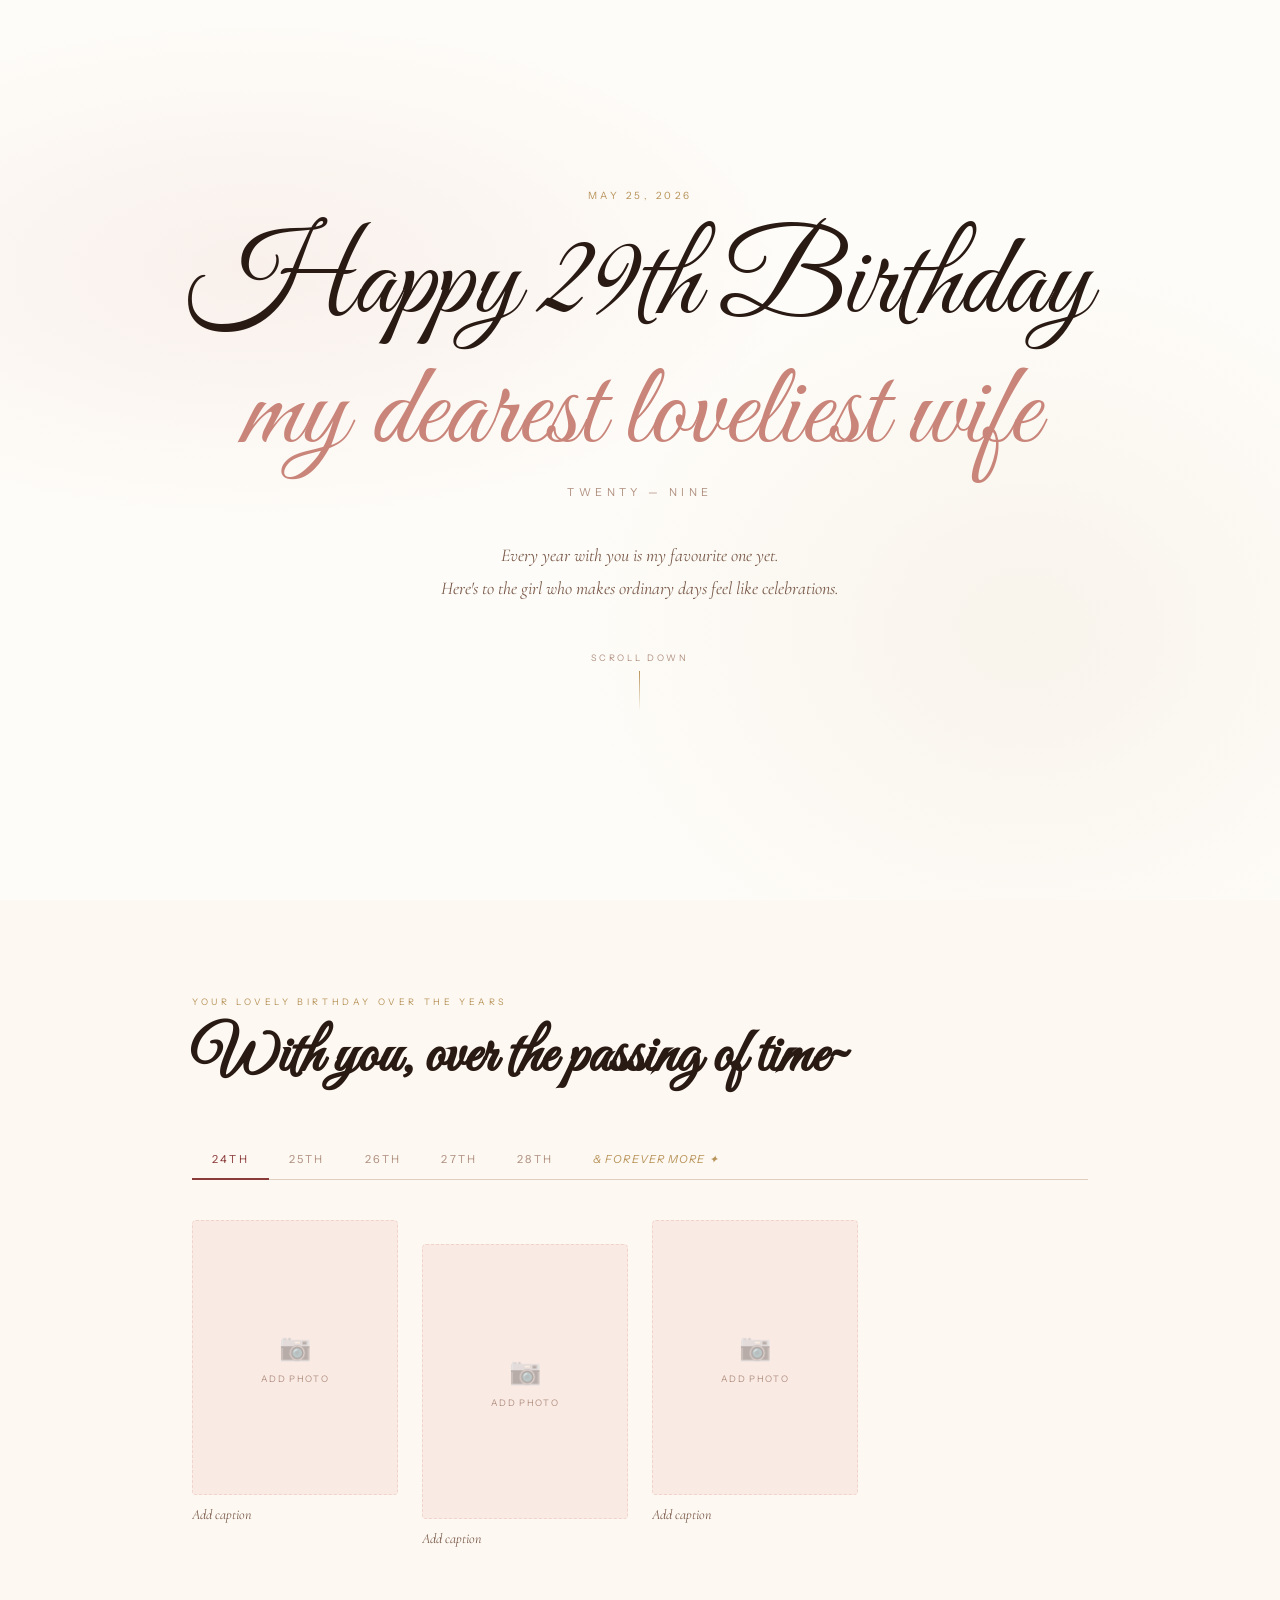
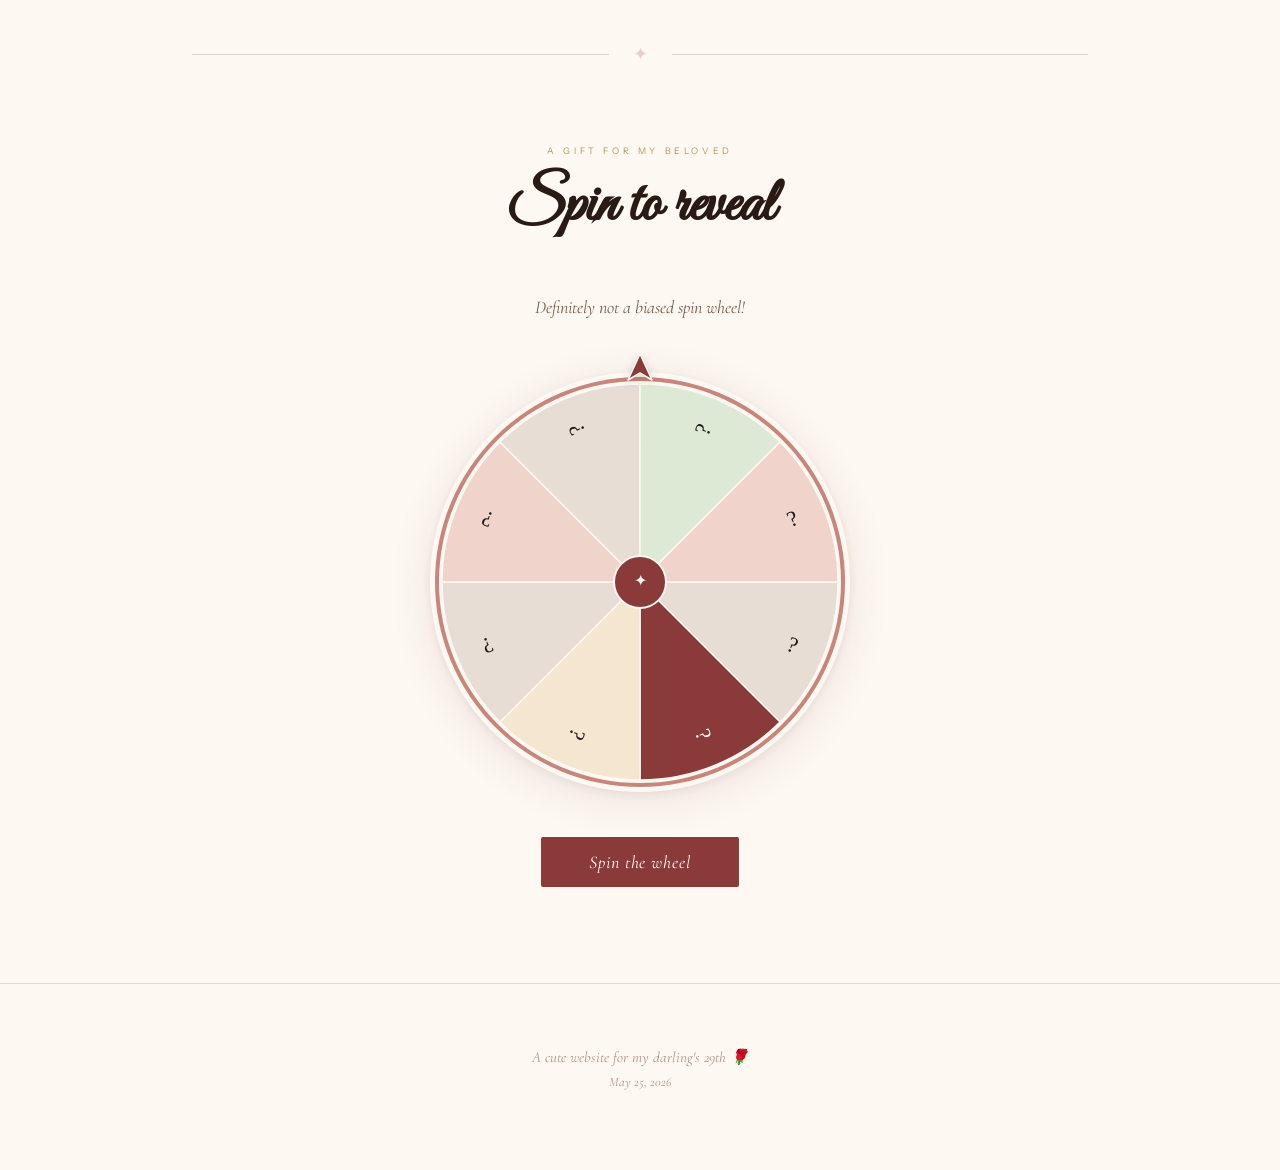
==== Ejean_29/index.html @ 70b978c8 "29th bday main page" ====
<!DOCTYPE html>
<html lang="en">
<head>
<meta charset="UTF-8">
<meta name="viewport" content="width=device-width, initial-scale=1.0">
<title>Happy 29th, Ejean 🌹</title>
<link rel="preconnect" href="https://fonts.googleapis.com">
<link href="https://fonts.googleapis.com/css2?family=Great+Vibes&family=Cormorant+Garamond:ital,wght@0,300;0,400;0,500;1,300;1,400&family=Instrument+Sans:wght@300;400;500&display=swap" rel="stylesheet">
<style>
  *, *::before, *::after { box-sizing: border-box; margin: 0; padding: 0; }

  :root {
    --cream: #fdf8f2;
    --warm-white: #fefcf8;
    --dusty-rose: #c9857a;
    --deep-rose: #8b3a3a;
    --blush: #f0d4cc;
    --blush-light: #faeae4;
    --gold: #b8945a;
    --dark: #2a1a14;
    --mid: #7a5a4a;
    --muted: #b09080;
    --cursive: 'Great Vibes', cursive;
    --serif: 'Cormorant Garamond', serif;
    --sans: 'Instrument Sans', sans-serif;
  }

  html { scroll-behavior: smooth; }
  body { background: var(--cream); color: var(--dark); font-family: var(--serif); overflow-x: hidden; }

  /* ── HERO ── */
  .hero {
    min-height: 100vh;
    display: flex; flex-direction: column; align-items: center; justify-content: center;
    text-align: center; padding: 3rem 2rem;
    position: relative; background: var(--warm-white); overflow: hidden;
  }
  .hero::before {
    content: ''; position: absolute; inset: 0;
    background:
      radial-gradient(ellipse 60% 40% at 20% 30%, rgba(201,133,122,0.10) 0%, transparent 70%),
      radial-gradient(ellipse 50% 60% at 80% 70%, rgba(184,148,90,0.08) 0%, transparent 70%);
    pointer-events: none;
  }
  .petal-bg { position: absolute; inset: 0; pointer-events: none; overflow: hidden; }
  .petal {
    position: absolute; width: 6px; height: 10px;
    background: var(--blush); border-radius: 50% 50% 50% 0;
    opacity: 0; animation: fall linear infinite;
  }
  @keyframes fall {
    0%   { transform: translateY(-20px) rotate(0deg); opacity: 0; }
    10%  { opacity: 0.6; }
    90%  { opacity: 0.3; }
    100% { transform: translateY(110vh) rotate(720deg); opacity: 0; }
  }
  .hero-eyebrow {
    font-family: var(--sans); font-size: 10px; letter-spacing: 0.35em;
    text-transform: uppercase; color: var(--gold); margin-bottom: 1.2rem;
    opacity: 0; animation: fadeUp 0.8s 0.3s forwards;
  }
  .hero-title {
    font-family: var(--cursive);
    font-size: clamp(64px, 14vw, 118px);
    font-weight: 400; line-height: 1.1;
    color: var(--dark); margin-bottom: 0.3rem;
    opacity: 0; animation: fadeUp 0.9s 0.5s forwards;
  }
  .hero-title span { color: var(--dusty-rose); }
  .hero-age {
    font-family: var(--sans); font-size: 11px; letter-spacing: 0.4em;
    text-transform: uppercase; color: var(--muted); margin-bottom: 2.5rem;
    opacity: 0; animation: fadeUp 0.9s 0.7s forwards;
  }
  .hero-message {
    max-width: 440px; font-size: 18px; font-style: italic;
    color: var(--mid); line-height: 1.8; margin-bottom: 3rem;
    opacity: 0; animation: fadeUp 0.9s 0.9s forwards;
  }
  .scroll-cue {
    font-family: var(--sans); font-size: 9px; letter-spacing: 0.3em;
    text-transform: uppercase; color: var(--muted);
    display: flex; flex-direction: column; align-items: center; gap: 8px;
    opacity: 0; animation: fadeUp 0.9s 1.2s forwards; cursor: pointer;
  }
  .scroll-cue::after {
    content: ''; width: 1px; height: 40px;
    background: linear-gradient(to bottom, var(--gold), transparent);
    animation: pulse 2s ease-in-out infinite;
  }
  @keyframes pulse {
    0%, 100% { opacity: 0.4; transform: scaleY(1); }
    50% { opacity: 1; transform: scaleY(1.1); }
  }
  @keyframes fadeUp {
    from { opacity: 0; transform: translateY(24px); }
    to   { opacity: 1; transform: translateY(0); }
  }

  /* ── SECTION SHARED ── */
  .section-wrap { padding: 6rem 2rem; max-width: 960px; margin: 0 auto; }
  .section-eyebrow {
    font-family: var(--sans); font-size: 9px; letter-spacing: 0.4em;
    text-transform: uppercase; color: var(--gold); margin-bottom: 0.8rem;
  }
  .section-title {
    font-family: var(--cursive);
    font-size: clamp(40px, 6vw, 62px);
    color: var(--dark); margin-bottom: 3rem; line-height: 1.2;
  }

  /* ── YEAR TABS ── */
  .tabs-nav {
    display: flex; gap: 0; flex-wrap: wrap;
    border-bottom: 1px solid #e0cfc0; margin-bottom: 2.5rem;
  }
  .tab-btn {
    font-family: var(--sans); font-size: 11px; letter-spacing: 0.2em;
    text-transform: uppercase; color: var(--muted);
    background: none; border: none; cursor: pointer;
    padding: 10px 20px 12px;
    border-bottom: 2px solid transparent;
    margin-bottom: -1px;
    transition: color 0.25s, border-color 0.25s;
    position: relative;
  }
  .tab-btn:hover { color: var(--mid); }
  .tab-btn.active { color: var(--deep-rose); border-bottom-color: var(--deep-rose); }
  /* Special "And Beyond" tab styling */
  .tab-btn.special {
    font-style: italic;
    color: var(--gold);
    letter-spacing: 0.1em;
  }
  .tab-btn.special.active { color: var(--deep-rose); border-bottom-color: var(--deep-rose); }

  /* ── TAB PANEL TRANSITIONS ── */
  .panels-container { position: relative; }
  .tab-panel {
    opacity: 0;
    visibility: hidden;
    transform: translateY(14px);
    transition: opacity 0.35s ease, transform 0.35s ease, visibility 0s linear 0.35s;
    position: absolute;
    top: 0; left: 0; right: 0;
    pointer-events: none;
  }
  .tab-panel.active {
    opacity: 1;
    visibility: visible;
    transform: translateY(0);
    transition: opacity 0.38s cubic-bezier(0.22, 1, 0.36, 1),
                transform 0.38s cubic-bezier(0.22, 1, 0.36, 1),
                visibility 0s linear 0s;
    position: relative;
    pointer-events: auto;
  }

  /* ── SHIMMER on tab switch ── */
  .tab-shimmer {
    position: fixed; inset: 0; z-index: 50; pointer-events: none;
    background: radial-gradient(ellipse at 50% 40%, rgba(201,133,122,0.18) 0%, transparent 70%);
    opacity: 0; animation: shimmerFlash 0.5s ease-out forwards;
  }
  @keyframes shimmerFlash {
    0%   { opacity: 0; }
    30%  { opacity: 1; }
    100% { opacity: 0; }
  }

  /* Sparkle burst */
  .sparkle {
    position: fixed; pointer-events: none; z-index: 60;
    font-size: 18px; animation: sparkleFly 0.7s ease-out forwards;
  }
  @keyframes sparkleFly {
    0%   { opacity: 1; transform: translate(0,0) scale(1); }
    100% { opacity: 0; transform: translate(var(--tx), var(--ty)) scale(0.3); }
  }

  .memories-grid {
    display: grid;
    grid-template-columns: repeat(auto-fill, minmax(200px, 1fr));
    gap: 1.5rem;
  }
  .memory-card { position: relative; overflow: hidden; border-radius: 4px; cursor: pointer; }
  .memory-card:nth-child(3n+2) { margin-top: 1.5rem; }
  .memory-card:nth-child(5n+4) { margin-top: -0.8rem; }
  .memory-img-wrap {
    aspect-ratio: 3/4;
    background: var(--blush-light); border: 1px dashed var(--blush);
    border-radius: 4px;
    display: flex; flex-direction: column; align-items: center; justify-content: center; gap: 10px;
    transition: transform 0.4s ease; overflow: hidden; position: relative;
  }
  .memory-card:hover .memory-img-wrap { transform: scale(1.02); }
  .memory-img-wrap img {
    width: 100%; height: 100%; object-fit: cover;
    position: absolute; inset: 0; border-radius: 4px;
  }
  .placeholder-icon { font-size: 26px; opacity: 0.3; }
  .placeholder-hint {
    font-family: var(--sans); font-size: 9px; letter-spacing: 0.15em;
    color: var(--muted); text-transform: uppercase;
  }
  .memory-caption { padding: 0.7rem 0 0; }
  .memory-caption .label { font-size: 14px; font-style: italic; color: var(--mid); }

  /* ── "AND BEYOND" special panel ── */
  .beyond-panel {
    text-align: center;
    padding: 3rem 1rem 2rem;
  }
  .beyond-icon {
    font-size: 48px; margin-bottom: 1.5rem;
    animation: floatIcon 3s ease-in-out infinite;
  }
  @keyframes floatIcon {
    0%, 100% { transform: translateY(0); }
    50% { transform: translateY(-8px); }
  }
  .beyond-title {
    font-family: var(--cursive); font-size: clamp(32px, 5vw, 50px);
    color: var(--dusty-rose); margin-bottom: 1.5rem; line-height: 1.2;
  }
  .beyond-message {
    max-width: 560px; margin: 0 auto;
    font-size: 18px; font-style: italic; color: var(--mid);
    line-height: 2; border-left: 2px solid var(--blush);
    padding-left: 1.8rem; text-align: left;
  }
  .beyond-signature {
    margin-top: 2rem;
    font-family: var(--cursive); font-size: 32px;
    color: var(--dusty-rose);
  }

  /* ── DIVIDER ── */
  .ornament-divider {
    display: flex; align-items: center; gap: 1.5rem;
    max-width: 960px; margin: 0 auto; padding: 0 2rem; opacity: 0.35;
  }
  .ornament-divider::before, .ornament-divider::after {
    content: ''; flex: 1; height: 0.5px; background: var(--gold);
  }
  .ornament-divider span { font-size: 18px; color: var(--dusty-rose); }

  /* ── WHEEL SECTION ── */
  #gift { text-align: center; }
  .gift-intro {
    font-size: 18px; font-style: italic; color: var(--mid);
    max-width: 420px; margin: 0 auto 3rem; line-height: 1.8;
  }
  .wheel-container { position: relative; display: inline-block; margin-bottom: 2.5rem; }
  .wheel-pointer {
    position: absolute; top: -18px; left: 50%; transform: translateX(-50%);
    z-index: 10; filter: drop-shadow(0 2px 4px rgba(0,0,0,0.15));
  }
  canvas#wheel {
    border-radius: 50%;
    box-shadow: 0 8px 40px rgba(139,58,58,0.12), 0 2px 8px rgba(0,0,0,0.06);
    display: block;
  }
  .spin-btn {
    display: inline-block; font-family: var(--serif); font-size: 18px; font-style: italic;
    color: var(--warm-white); background: var(--deep-rose); border: none;
    padding: 14px 48px; border-radius: 2px; cursor: pointer;
    letter-spacing: 0.05em; transition: background 0.2s, transform 0.15s;
  }
  .spin-btn:hover { background: var(--dusty-rose); transform: translateY(-1px); }
  .spin-btn:active { transform: translateY(0) scale(0.98); }
  .spin-btn:disabled { opacity: 0.5; cursor: not-allowed; transform: none; }

  /* ── RESULT MODAL ── */
  .result-overlay {
    position: fixed; inset: 0;
    background: rgba(42,26,20,0.6); backdrop-filter: blur(6px);
    display: flex; align-items: center; justify-content: center;
    z-index: 100; opacity: 0; pointer-events: none;
    transition: opacity 0.4s; padding: 1rem;
  }
  .result-overlay.visible { opacity: 1; pointer-events: all; }
  .result-card {
    background: var(--warm-white); border-radius: 4px;
    padding: 3.5rem 3rem; text-align: center; max-width: 440px; width: 100%;
    position: relative; transform: translateY(30px);
    transition: transform 0.4s; border-top: 3px solid var(--dusty-rose);
  }
  .result-overlay.visible .result-card { transform: translateY(0); }
  .result-emoji { font-size: 40px; margin-bottom: 1rem; display: block; }
  .result-card h3 {
    font-family: var(--sans); font-size: 11px; letter-spacing: 0.3em;
    text-transform: uppercase; color: var(--gold); margin-bottom: 1rem;
  }
  .result-amount {
    font-family: var(--cursive);
    font-size: 52px; color: var(--deep-rose); line-height: 1.1; margin-bottom: 0.4rem;
  }
  .result-sub {
    font-family: var(--sans); font-size: 10px; letter-spacing: 0.2em;
    text-transform: uppercase; color: var(--muted); margin-bottom: 1.5rem;
  }
  .result-note {
    font-size: 17px; font-style: italic; color: var(--mid);
    line-height: 1.7; margin-bottom: 2rem;
  }
  .result-close {
    font-family: var(--sans); font-size: 9px; letter-spacing: 0.3em;
    text-transform: uppercase; color: var(--muted); cursor: pointer;
    border: 0.5px solid var(--blush); padding: 10px 24px;
    border-radius: 2px; background: none; transition: background 0.2s;
  }
  .result-close:hover { background: var(--blush-light); }

  /* ── FOOTER ── */
  .site-footer {
    text-align: center; padding: 4rem 2rem 5rem;
    font-size: 15px; font-style: italic; color: var(--muted);
    border-top: 0.5px solid var(--blush);
  }
  .site-footer strong { color: var(--dusty-rose); font-weight: 400; }

  /* ── RESPONSIVE ── */
  @media (max-width: 600px) {
    .memories-grid { grid-template-columns: repeat(2, 1fr); }
    .memory-card:nth-child(3n+2), .memory-card:nth-child(5n+4) { margin-top: 0; }
    canvas#wheel { width: 300px !important; height: 300px !important; }
    .result-card { padding: 2.5rem 1.5rem; }
    .tab-btn { padding: 10px 12px 12px; font-size: 10px; }
  }
</style>
</head>
<body>

<div class="petal-bg" id="petals"></div>

<!-- ── HERO ── -->
<div class="hero">
  <p class="hero-eyebrow">May 25, 2026</p>
  <h1 class="hero-title">Happy 29th Birthday<br><span>my dearest loveliest wife</span></h1>
  <p class="hero-age">Twenty — Nine</p>
  <p class="hero-message">
    Every year with you is my favourite one yet.<br>
    Here's to the girl who makes ordinary days feel like celebrations.
  </p>
  <div class="scroll-cue" onclick="document.getElementById('memories').scrollIntoView({behavior:'smooth'})">
    scroll down
  </div>
</div>

<!-- ── BIRTHDAY MEMORIES ── -->
<section id="memories">
<div class="section-wrap">
  <p class="section-eyebrow">Your lovely birthday over the years</p>
  <h2 class="section-title">With you, over the passing of time~</h2>

  <!-- Tabs nav -->
  <div class="tabs-nav" id="tabsNav">
    <button class="tab-btn active" data-panel="24th">24th</button>
    <button class="tab-btn" data-panel="25th">25th</button>
    <button class="tab-btn" data-panel="26th">26th</button>
    <button class="tab-btn" data-panel="27th">27th</button>
    <button class="tab-btn" data-panel="28th">28th</button>
    <button class="tab-btn special" data-panel="beyond">& Forever More ✦</button>
  </div>

  <div class="panels-container" id="panelsContainer">

    <!-- 24th -->
    <div class="tab-panel active" id="panel-24th">
      <div class="memories-grid">
        <div class="memory-card">
          <div class="memory-img-wrap">
            <span class="placeholder-icon">📷</span>
            <span class="placeholder-hint">Add photo</span>
          </div>
          <div class="memory-caption"><p class="label">Add caption</p></div>
        </div>
        <div class="memory-card">
          <div class="memory-img-wrap">
            <span class="placeholder-icon">📷</span>
            <span class="placeholder-hint">Add photo</span>
          </div>
          <div class="memory-caption"><p class="label">Add caption</p></div>
        </div>
        <div class="memory-card">
          <div class="memory-img-wrap">
            <span class="placeholder-icon">📷</span>
            <span class="placeholder-hint">Add photo</span>
          </div>
          <div class="memory-caption"><p class="label">Add caption</p></div>
        </div>
      </div>
    </div>

    <!-- 25th -->
    <div class="tab-panel" id="panel-25th">
      <div class="memories-grid">
        <div class="memory-card">
          <div class="memory-img-wrap">
            <span class="placeholder-icon">📷</span>
            <span class="placeholder-hint">Add photo</span>
          </div>
          <div class="memory-caption"><p class="label">Add caption</p></div>
        </div>
        <div class="memory-card">
          <div class="memory-img-wrap">
            <span class="placeholder-icon">📷</span>
            <span class="placeholder-hint">Add photo</span>
          </div>
          <div class="memory-caption"><p class="label">Add caption</p></div>
        </div>
        <div class="memory-card">
          <div class="memory-img-wrap">
            <span class="placeholder-icon">📷</span>
            <span class="placeholder-hint">Add photo</span>
          </div>
          <div class="memory-caption"><p class="label">Add caption</p></div>
        </div>
      </div>
    </div>

    <!-- 26th -->
    <div class="tab-panel" id="panel-26th">
      <div class="memories-grid">
        <div class="memory-card">
          <div class="memory-img-wrap">
            <span class="placeholder-icon">📷</span>
            <span class="placeholder-hint">Add photo</span>
          </div>
          <div class="memory-caption"><p class="label">Add caption</p></div>
        </div>
        <div class="memory-card">
          <div class="memory-img-wrap">
            <span class="placeholder-icon">📷</span>
            <span class="placeholder-hint">Add photo</span>
          </div>
          <div class="memory-caption"><p class="label">Add caption</p></div>
        </div>
        <div class="memory-card">
          <div class="memory-img-wrap">
            <span class="placeholder-icon">📷</span>
            <span class="placeholder-hint">Add photo</span>
          </div>
          <div class="memory-caption"><p class="label">Add caption</p></div>
        </div>
      </div>
    </div>

    <!-- 27th -->
    <div class="tab-panel" id="panel-27th">
      <div class="memories-grid">
        <div class="memory-card">
          <div class="memory-img-wrap">
            <span class="placeholder-icon">📷</span>
            <span class="placeholder-hint">Add photo</span>
          </div>
          <div class="memory-caption"><p class="label">Add caption</p></div>
        </div>
        <div class="memory-card">
          <div class="memory-img-wrap">
            <span class="placeholder-icon">📷</span>
            <span class="placeholder-hint">Add photo</span>
          </div>
          <div class="memory-caption"><p class="label">Add caption</p></div>
        </div>
        <div class="memory-card">
          <div class="memory-img-wrap">
            <span class="placeholder-icon">📷</span>
            <span class="placeholder-hint">Add photo</span>
          </div>
          <div class="memory-caption"><p class="label">Add caption</p></div>
        </div>
      </div>
    </div>

    <!-- 28th -->
    <div class="tab-panel" id="panel-28th">
      <div class="memories-grid">
        <div class="memory-card">
          <div class="memory-img-wrap">
            <span class="placeholder-icon">📷</span>
            <span class="placeholder-hint">Add photo</span>
          </div>
          <div class="memory-caption"><p class="label">Add caption</p></div>
        </div>
        <div class="memory-card">
          <div class="memory-img-wrap">
            <span class="placeholder-icon">📷</span>
            <span class="placeholder-hint">Add photo</span>
          </div>
          <div class="memory-caption"><p class="label">Add caption</p></div>
        </div>
        <div class="memory-card">
          <div class="memory-img-wrap">
            <span class="placeholder-icon">📷</span>
            <span class="placeholder-hint">Add photo</span>
          </div>
          <div class="memory-caption"><p class="label">Add caption</p></div>
        </div>
      </div>
    </div>

    <!-- & Forever More -->
    <div class="tab-panel" id="panel-beyond">
      <div class="beyond-panel">
        <div class="beyond-icon">🌹</div>
        <p class="beyond-title">To forever, and everything in between</p>
        <p class="beyond-message">
          Every chapter we've written together has made me surer of one thing —
          there is nowhere else I'd rather be than right here, beside you.<br><br>
          Through every ordinary Tuesday and every milestone we've chased,
          through the late nights and the laughter and the moments that asked
          more of us than we expected — you showed up, fully and beautifully.<br><br>
          Thank you for being my constant, my comfort, and my favourite person
          to do life with. This journey of ours? It's only just beginning.
          And I intend to spend every birthday of yours reminding you
          just how deeply, endlessly loved you are.<br><br>
          Here's to all the years still ahead — may we fill them with more
          memories, more adventures, and more cai fan 🍚
        </p>
        <p class="beyond-signature">— Always yours, Jing ✦</p>
      </div>
    </div>

  </div><!-- /panels-container -->
</div>
</section>

<div class="ornament-divider"><span>✦</span></div>

<!-- ── WHEEL SECTION ── -->
<section id="gift">
<div class="section-wrap" style="text-align:center; padding-top:5rem; padding-bottom:6rem;">
  <p class="section-eyebrow">A gift for my beloved</p>
  <h2 class="section-title">Spin to reveal</h2>
  <p class="gift-intro">
    Definitely not a biased spin wheel!
  </p>

  <div class="wheel-container">
    <svg class="wheel-pointer" width="28" height="28" viewBox="0 0 28 28">
      <polygon points="14,0 26,26 14,19 2,26" fill="#8b3a3a" stroke="#fdf8f2" stroke-width="1.5" stroke-linejoin="round"/>
    </svg>
    <canvas id="wheel" width="420" height="420"></canvas>
  </div>

  <br>
  <button class="spin-btn" id="spinBtn" onclick="spinWheel()">Spin the wheel</button>
</div>
</section>

<!-- ── FOOTER ── -->
<footer class="site-footer">
  <p>A cute website for my darling's 29th 🌹</p>
  <p style="margin-top:0.5rem; font-size:13px;">May 25, 2026</p>
</footer>

<!-- ── RESULT MODAL ── -->
<div class="result-overlay" id="resultOverlay">
  <div class="result-card">
    <span class="result-emoji" id="resultEmoji">🎉</span>
    <h3 id="resultTitle">your gift is</h3>
    <p class="result-amount" id="resultAmount">Buying anything you'd like during KL shopping today!</p>
    <p class="result-sub" id="resultSub" style="display:none"></p>
    <p class="result-note" id="resultNote">
      This is definitely not biased!<br>Happy Birthday my little bunny 🌹
    </p>
    <p style="font-family:var(--serif); font-size:18px; font-style:italic; color:var(--dusty-rose); margin-bottom:2rem;">
      Let's shop till we drop!
    </p>
    <button class="result-close" onclick="document.getElementById('resultOverlay').classList.remove('visible')">
      Close ✦
    </button>
  </div>
</div>

<script>
/* ── Falling petals ── */
(function() {
  const container = document.getElementById('petals');
  for (let i = 0; i < 18; i++) {
    const p = document.createElement('div');
    p.className = 'petal';
    p.style.cssText = `
      left: ${Math.random() * 100}%;
      animation-duration: ${8 + Math.random() * 12}s;
      animation-delay: ${Math.random() * 10}s;
      width: ${4 + Math.random() * 5}px;
      height: ${7 + Math.random() * 7}px;
      opacity: 0;
      background: hsl(${5 + Math.random()*15}deg, ${40+Math.random()*30}%, ${75+Math.random()*15}%);
    `;
    container.appendChild(p);
  }
})();

/* ── Tab transitions ── */
function spawnSparkles(x, y) {
  const emojis = ['✨','🌸','💫','🌹','⭐'];
  for (let i = 0; i < 7; i++) {
    const el = document.createElement('div');
    el.className = 'sparkle';
    el.textContent = emojis[Math.floor(Math.random() * emojis.length)];
    const angle = (Math.PI * 2 / 7) * i;
    const dist = 50 + Math.random() * 50;
    el.style.cssText = `
      left: ${x}px; top: ${y}px;
      --tx: ${Math.cos(angle) * dist}px;
      --ty: ${Math.sin(angle) * dist}px;
      animation-delay: ${Math.random() * 0.1}s;
    `;
    document.body.appendChild(el);
    setTimeout(() => el.remove(), 800);
  }
}

function flashShimmer() {
  const el = document.createElement('div');
  el.className = 'tab-shimmer';
  document.body.appendChild(el);
  setTimeout(() => el.remove(), 600);
}

document.getElementById('tabsNav').addEventListener('click', function(e) {
  const btn = e.target.closest('.tab-btn');
  if (!btn) return;
  const newPanel = btn.dataset.panel;
  const currentActive = document.querySelector('.tab-panel.active');
  const nextPanel = document.getElementById('panel-' + newPanel);
  if (!nextPanel || currentActive === nextPanel) return;

  // Sparkles at click point
  const rect = btn.getBoundingClientRect();
  spawnSparkles(rect.left + rect.width / 2, rect.top + rect.height / 2);
  flashShimmer();

  // Update button states
  document.querySelectorAll('.tab-btn').forEach(b => b.classList.remove('active'));
  btn.classList.add('active');

  // Swap active panel - CSS transitions handle the animation
  currentActive.classList.remove('active');
  nextPanel.classList.add('active');
});

/* ── Wheel ── */
const SEGMENTS = [
  { label: '?', reveal: 'No Presents\nThis Year!',         color: '#e8ddd5', textColor: '#1a1a1a', isGift: false },
  { label: '?', reveal: 'KL Shopping\nVoucher RM 2,988',   color: '#8b3a3a', textColor: '#ffffff', isGift: true  },
  { label: '?', reveal: '1x Cai Fan\nWith Fish!',          color: '#f5e6d0', textColor: '#1a1a1a', isGift: false },
  { label: '?', reveal: 'No Presents\nThis Year!',         color: '#e8ddd5', textColor: '#1a1a1a', isGift: false },
  { label: '?', reveal: 'A Trip\nTo Ipoh!',                color: '#f0d4cc', textColor: '#1a1a1a', isGift: false },
  { label: '?', reveal: 'No Presents\nThis Year!',         color: '#e8ddd5', textColor: '#1a1a1a', isGift: false },
  { label: '?', reveal: '1 Year Supply\nOf Milo!',         color: '#dde8d5', textColor: '#1a1a1a', isGift: false },
  { label: '?', reveal: 'No Presents\nThis Year!',         color: '#f0d4cc', textColor: '#1a1a1a', isGift: false },
];

const GIFT_INDEX = 1;
const NUM = SEGMENTS.length;
const ARC = (2 * Math.PI) / NUM;
const canvas = document.getElementById('wheel');
const ctx = canvas.getContext('2d');
let angle = 0;
let spinning = false;

function drawWheel(rot, showRevealed) {
  const cx = canvas.width / 2, cy = canvas.height / 2, r = cx - 12;
  ctx.clearRect(0, 0, canvas.width, canvas.height);

  // Outer rings
  ctx.beginPath(); ctx.arc(cx, cy, r + 7, 0, 2 * Math.PI);
  ctx.fillStyle = '#c9857a'; ctx.fill();
  ctx.beginPath(); ctx.arc(cx, cy, r + 3, 0, 2 * Math.PI);
  ctx.fillStyle = '#fdf8f2'; ctx.fill();

  SEGMENTS.forEach((seg, i) => {
    const start = rot + i * ARC;
    const end = start + ARC;

    ctx.beginPath(); ctx.moveTo(cx, cy);
    ctx.arc(cx, cy, r, start, end); ctx.closePath();
    ctx.fillStyle = seg.color; ctx.fill();
    ctx.strokeStyle = '#fdf8f2'; ctx.lineWidth = 1.5; ctx.stroke();

    const textToShow = (showRevealed && seg.reveal) ? seg.reveal : seg.label;
    const lines = textToShow.split('\n');

    ctx.save();
    ctx.translate(cx, cy);
    ctx.rotate(start + ARC / 2);
    ctx.textAlign = 'right';
    ctx.fillStyle = seg.textColor;

    if (showRevealed) {
      const fontSize = seg.isGift ? 15 : 14;
      ctx.font = seg.isGift
        ? `600 ${fontSize}px 'Cormorant Garamond', serif`
        : `400 ${fontSize}px 'Cormorant Garamond', serif`;
      const lineH = fontSize + 4;
      const totalH = lines.length * lineH;
      lines.forEach((line, li) => {
        ctx.fillText(line, r - 16, -totalH / 2 + li * lineH + lineH / 2);
      });
    } else {
      ctx.font = `300 22px 'Cormorant Garamond', serif`;
      ctx.fillText(textToShow, r - 28, 7);
    }
    ctx.restore();
  });

  // Centre cap
  ctx.beginPath(); ctx.arc(cx, cy, 26, 0, 2 * Math.PI);
  ctx.fillStyle = '#8b3a3a'; ctx.fill();
  ctx.strokeStyle = '#fdf8f2'; ctx.lineWidth = 2; ctx.stroke();
  ctx.fillStyle = '#fdf8f2';
  ctx.font = "16px 'Cormorant Garamond', serif";
  ctx.textAlign = 'center'; ctx.textBaseline = 'middle';
  ctx.fillText('✦', cx, cy);
}

drawWheel(angle, false);

function spinWheel() {
  if (spinning) return;
  spinning = true;
  document.getElementById('spinBtn').disabled = true;

  const extraSpins = (5 + Math.floor(Math.random() * 3)) * 2 * Math.PI;
  const targetRot = (-Math.PI / 2) - (GIFT_INDEX * ARC + ARC / 2) + extraSpins;
  const startAngle = angle;
  const totalRotation = targetRot - (startAngle % (2 * Math.PI)) + 2 * Math.PI;
  const finalAngle = startAngle + totalRotation;

  const duration = 4800;
  const start = performance.now();
  function easeOut(t) { return 1 - Math.pow(1 - t, 4); }

  function frame(now) {
    const elapsed = now - start;
    const t = Math.min(elapsed / duration, 1);
    angle = startAngle + (finalAngle - startAngle) * easeOut(t);
    drawWheel(angle, false);
    if (t < 1) {
      requestAnimationFrame(frame);
    } else {
      angle = finalAngle;
      setTimeout(() => {
        drawWheel(angle, true);
        setTimeout(showResult, 700);
      }, 350);
      spinning = false;
    }
  }
  requestAnimationFrame(frame);
}

function showResult() {
  document.getElementById('resultOverlay').classList.add('visible');
}
</script>
</body>
</html>
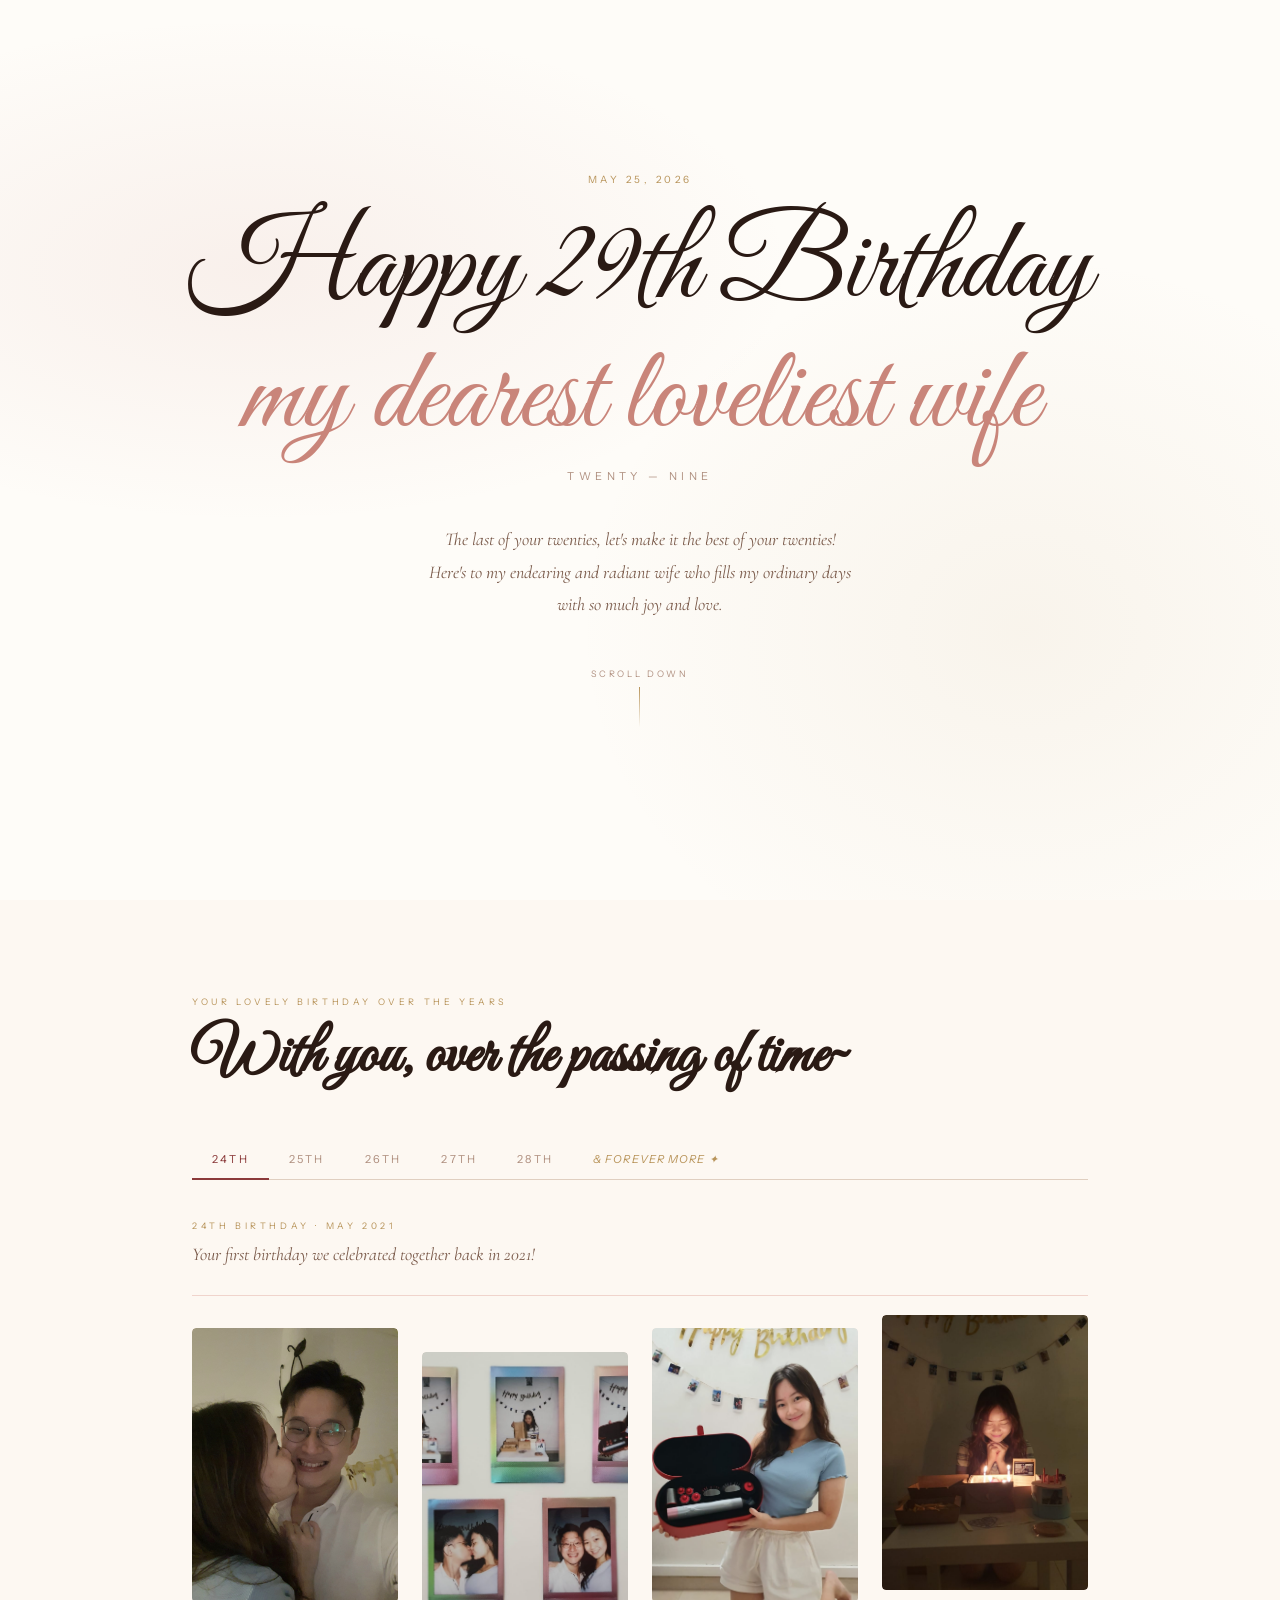
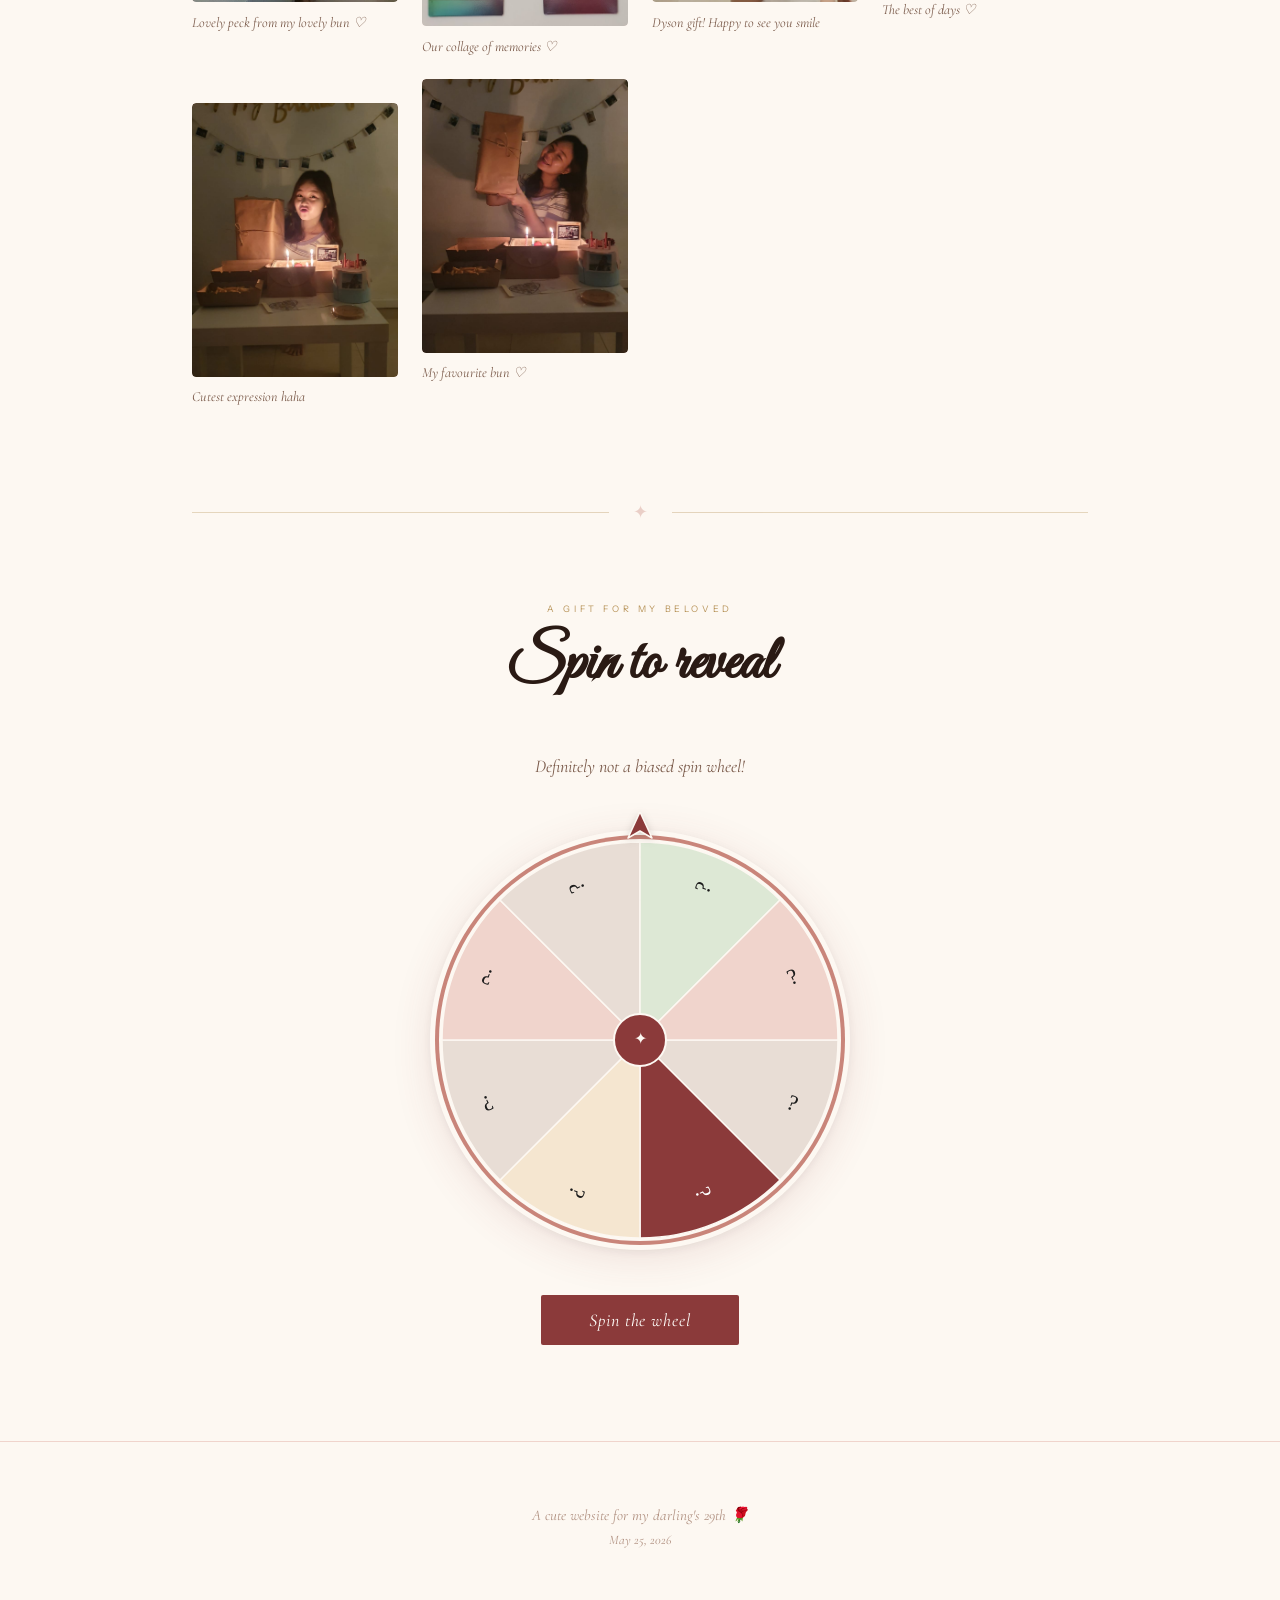
==== commit c9a08059: "Adding photos and populating placeholders" ====
--- a/Ejean_29/index.html
+++ b/Ejean_29/index.html
@@ -126,7 +126,6 @@
   }
   .tab-btn:hover { color: var(--mid); }
   .tab-btn.active { color: var(--deep-rose); border-bottom-color: var(--deep-rose); }
-  /* Special "And Beyond" tab styling */
   .tab-btn.special {
     font-style: italic;
     color: var(--gold);
@@ -178,6 +177,22 @@
     100% { opacity: 0; transform: translate(var(--tx), var(--ty)) scale(0.3); }
   }
 
+  /* ── YEAR INTRO ── */
+  .year-intro {
+    margin-bottom: 2rem;
+    padding-bottom: 1.5rem;
+    border-bottom: 0.5px solid var(--blush);
+  }
+  .year-tag {
+    font-family: var(--sans); font-size: 9px; letter-spacing: 0.4em;
+    text-transform: uppercase; color: var(--gold);
+    display: block; margin-bottom: 0.5rem;
+  }
+  .year-line {
+    font-size: 18px; font-style: italic; color: var(--mid); line-height: 1.75;
+  }
+
+  /* ── PHOTO GRID ── */
   .memories-grid {
     display: grid;
     grid-template-columns: repeat(auto-fill, minmax(200px, 1fr));
@@ -188,20 +203,31 @@
   .memory-card:nth-child(5n+4) { margin-top: -0.8rem; }
   .memory-img-wrap {
     aspect-ratio: 3/4;
-    background: var(--blush-light); border: 1px dashed var(--blush);
+    background: var(--blush-light);
     border-radius: 4px;
-    display: flex; flex-direction: column; align-items: center; justify-content: center; gap: 10px;
-    transition: transform 0.4s ease; overflow: hidden; position: relative;
-  }
-  .memory-card:hover .memory-img-wrap { transform: scale(1.02); }
+    overflow: hidden; position: relative;
+    cursor: zoom-in;
+  }
   .memory-img-wrap img {
     width: 100%; height: 100%; object-fit: cover;
     position: absolute; inset: 0; border-radius: 4px;
-  }
-  .placeholder-icon { font-size: 26px; opacity: 0.3; }
-  .placeholder-hint {
-    font-family: var(--sans); font-size: 9px; letter-spacing: 0.15em;
-    color: var(--muted); text-transform: uppercase;
+    transition: transform 0.55s cubic-bezier(0.22,1,0.36,1), filter 0.4s ease;
+    display: block;
+  }
+  .memory-card:hover .memory-img-wrap img {
+    transform: scale(1.05);
+    filter: brightness(1.03);
+  }
+  .img-overlay {
+    position: absolute; inset: 0; border-radius: 4px;
+    background: linear-gradient(to bottom, transparent 55%, rgba(42,26,20,0.32) 100%);
+    opacity: 0; transition: opacity 0.35s ease; pointer-events: none;
+    display: flex; align-items: flex-end; padding: 0.75rem 0.8rem;
+  }
+  .memory-card:hover .img-overlay { opacity: 1; }
+  .overlay-hint {
+    font-family: var(--sans); font-size: 8px; letter-spacing: 0.2em;
+    text-transform: uppercase; color: rgba(255,255,255,0.65);
   }
   .memory-caption { padding: 0.7rem 0 0; }
   .memory-caption .label { font-size: 14px; font-style: italic; color: var(--mid); }
@@ -312,6 +338,54 @@
   }
   .result-close:hover { background: var(--blush-light); }
 
+  /* ── LIGHTBOX ── */
+  .lb-overlay {
+    position: fixed; inset: 0;
+    background: rgba(18,10,7,0.95); backdrop-filter: blur(12px);
+    display: flex; align-items: center; justify-content: center;
+    z-index: 300; opacity: 0; pointer-events: none;
+    transition: opacity 0.3s ease;
+  }
+  .lb-overlay.open { opacity: 1; pointer-events: all; }
+  .lb-img-wrap {
+    display: flex; align-items: center; justify-content: center;
+    max-width: min(88vw, 860px); max-height: 84vh;
+  }
+  .lb-img-wrap img {
+    max-width: min(88vw, 860px); max-height: 84vh;
+    object-fit: contain; border-radius: 3px;
+    box-shadow: 0 32px 80px rgba(0,0,0,0.65);
+    transition: opacity 0.22s ease;
+    display: block;
+  }
+  .lb-close {
+    position: fixed; top: 1.5rem; right: 2rem;
+    font-family: var(--sans); font-size: 9px; letter-spacing: 0.3em;
+    text-transform: uppercase; color: rgba(255,255,255,0.4);
+    cursor: pointer; background: none; border: none; padding: 0.5rem;
+    transition: color 0.2s;
+  }
+  .lb-close:hover { color: rgba(255,255,255,0.9); }
+  .lb-arrow {
+    position: fixed; top: 50%; transform: translateY(-50%);
+    background: none; border: none; cursor: pointer;
+    color: rgba(255,255,255,0.35); padding: 1.2rem;
+    transition: color 0.2s; user-select: none; font-size: 30px; line-height: 1;
+  }
+  .lb-arrow:hover { color: rgba(255,255,255,0.85); }
+  .lb-prev { left: 0.5rem; }
+  .lb-next { right: 0.5rem; }
+  .lb-caption {
+    position: fixed; bottom: 2.8rem; left: 50%; transform: translateX(-50%);
+    font-size: 15px; font-style: italic; color: rgba(255,255,255,0.45);
+    pointer-events: none; white-space: nowrap;
+  }
+  .lb-counter {
+    position: fixed; bottom: 1.3rem; left: 50%; transform: translateX(-50%);
+    font-family: var(--sans); font-size: 9px; letter-spacing: 0.3em;
+    color: rgba(255,255,255,0.25); text-transform: uppercase;
+  }
+
   /* ── FOOTER ── */
   .site-footer {
     text-align: center; padding: 4rem 2rem 5rem;
@@ -327,6 +401,7 @@
     canvas#wheel { width: 300px !important; height: 300px !important; }
     .result-card { padding: 2.5rem 1.5rem; }
     .tab-btn { padding: 10px 12px 12px; font-size: 10px; }
+    .lb-arrow { font-size: 22px; padding: 0.8rem; }
   }
 </style>
 </head>
@@ -340,8 +415,8 @@
   <h1 class="hero-title">Happy 29th Birthday<br><span>my dearest loveliest wife</span></h1>
   <p class="hero-age">Twenty — Nine</p>
   <p class="hero-message">
-    Every year with you is my favourite one yet.<br>
-    Here's to the girl who makes ordinary days feel like celebrations.
+    The last of your twenties, let's make it the best of your twenties!<br>
+    Here's to my endearing and radiant wife who fills my ordinary days with so much joy and love.
   </p>
   <div class="scroll-cue" onclick="document.getElementById('memories').scrollIntoView({behavior:'smooth'})">
     scroll down
@@ -361,165 +436,38 @@
     <button class="tab-btn" data-panel="26th">26th</button>
     <button class="tab-btn" data-panel="27th">27th</button>
     <button class="tab-btn" data-panel="28th">28th</button>
-    <button class="tab-btn special" data-panel="beyond">& Forever More ✦</button>
+    <button class="tab-btn special" data-panel="beyond">&amp; Forever More ✦</button>
   </div>
 
   <div class="panels-container" id="panelsContainer">
 
-    <!-- 24th -->
-    <div class="tab-panel active" id="panel-24th">
-      <div class="memories-grid">
-        <div class="memory-card">
-          <div class="memory-img-wrap">
-            <span class="placeholder-icon">📷</span>
-            <span class="placeholder-hint">Add photo</span>
-          </div>
-          <div class="memory-caption"><p class="label">Add caption</p></div>
-        </div>
-        <div class="memory-card">
-          <div class="memory-img-wrap">
-            <span class="placeholder-icon">📷</span>
-            <span class="placeholder-hint">Add photo</span>
-          </div>
-          <div class="memory-caption"><p class="label">Add caption</p></div>
-        </div>
-        <div class="memory-card">
-          <div class="memory-img-wrap">
-            <span class="placeholder-icon">📷</span>
-            <span class="placeholder-hint">Add photo</span>
-          </div>
-          <div class="memory-caption"><p class="label">Add caption</p></div>
-        </div>
-      </div>
-    </div>
-
-    <!-- 25th -->
-    <div class="tab-panel" id="panel-25th">
-      <div class="memories-grid">
-        <div class="memory-card">
-          <div class="memory-img-wrap">
-            <span class="placeholder-icon">📷</span>
-            <span class="placeholder-hint">Add photo</span>
-          </div>
-          <div class="memory-caption"><p class="label">Add caption</p></div>
-        </div>
-        <div class="memory-card">
-          <div class="memory-img-wrap">
-            <span class="placeholder-icon">📷</span>
-            <span class="placeholder-hint">Add photo</span>
-          </div>
-          <div class="memory-caption"><p class="label">Add caption</p></div>
-        </div>
-        <div class="memory-card">
-          <div class="memory-img-wrap">
-            <span class="placeholder-icon">📷</span>
-            <span class="placeholder-hint">Add photo</span>
-          </div>
-          <div class="memory-caption"><p class="label">Add caption</p></div>
-        </div>
-      </div>
-    </div>
-
-    <!-- 26th -->
-    <div class="tab-panel" id="panel-26th">
-      <div class="memories-grid">
-        <div class="memory-card">
-          <div class="memory-img-wrap">
-            <span class="placeholder-icon">📷</span>
-            <span class="placeholder-hint">Add photo</span>
-          </div>
-          <div class="memory-caption"><p class="label">Add caption</p></div>
-        </div>
-        <div class="memory-card">
-          <div class="memory-img-wrap">
-            <span class="placeholder-icon">📷</span>
-            <span class="placeholder-hint">Add photo</span>
-          </div>
-          <div class="memory-caption"><p class="label">Add caption</p></div>
-        </div>
-        <div class="memory-card">
-          <div class="memory-img-wrap">
-            <span class="placeholder-icon">📷</span>
-            <span class="placeholder-hint">Add photo</span>
-          </div>
-          <div class="memory-caption"><p class="label">Add caption</p></div>
-        </div>
-      </div>
-    </div>
-
-    <!-- 27th -->
-    <div class="tab-panel" id="panel-27th">
-      <div class="memories-grid">
-        <div class="memory-card">
-          <div class="memory-img-wrap">
-            <span class="placeholder-icon">📷</span>
-            <span class="placeholder-hint">Add photo</span>
-          </div>
-          <div class="memory-caption"><p class="label">Add caption</p></div>
-        </div>
-        <div class="memory-card">
-          <div class="memory-img-wrap">
-            <span class="placeholder-icon">📷</span>
-            <span class="placeholder-hint">Add photo</span>
-          </div>
-          <div class="memory-caption"><p class="label">Add caption</p></div>
-        </div>
-        <div class="memory-card">
-          <div class="memory-img-wrap">
-            <span class="placeholder-icon">📷</span>
-            <span class="placeholder-hint">Add photo</span>
-          </div>
-          <div class="memory-caption"><p class="label">Add caption</p></div>
-        </div>
-      </div>
-    </div>
-
-    <!-- 28th -->
-    <div class="tab-panel" id="panel-28th">
-      <div class="memories-grid">
-        <div class="memory-card">
-          <div class="memory-img-wrap">
-            <span class="placeholder-icon">📷</span>
-            <span class="placeholder-hint">Add photo</span>
-          </div>
-          <div class="memory-caption"><p class="label">Add caption</p></div>
-        </div>
-        <div class="memory-card">
-          <div class="memory-img-wrap">
-            <span class="placeholder-icon">📷</span>
-            <span class="placeholder-hint">Add photo</span>
-          </div>
-          <div class="memory-caption"><p class="label">Add caption</p></div>
-        </div>
-        <div class="memory-card">
-          <div class="memory-img-wrap">
-            <span class="placeholder-icon">📷</span>
-            <span class="placeholder-hint">Add photo</span>
-          </div>
-          <div class="memory-caption"><p class="label">Add caption</p></div>
-        </div>
-      </div>
-    </div>
+    <!-- Year panels — filled by JS -->
+    <div class="tab-panel active" id="panel-24th"></div>
+    <div class="tab-panel" id="panel-25th"></div>
+    <div class="tab-panel" id="panel-26th"></div>
+    <div class="tab-panel" id="panel-27th"></div>
+    <div class="tab-panel" id="panel-28th"></div>
 
     <!-- & Forever More -->
     <div class="tab-panel" id="panel-beyond">
       <div class="beyond-panel">
         <div class="beyond-icon">🌹</div>
-        <p class="beyond-title">To forever, and everything in between</p>
+        <p class="beyond-title">My dearest wife Ejean</p>
         <p class="beyond-message">
-          Every chapter we've written together has made me surer of one thing —
-          there is nowhere else I'd rather be than right here, beside you.<br><br>
-          Through every ordinary Tuesday and every milestone we've chased,
-          through the late nights and the laughter and the moments that asked
-          more of us than we expected — you showed up, fully and beautifully.<br><br>
-          Thank you for being my constant, my comfort, and my favourite person
-          to do life with. This journey of ours? It's only just beginning.
-          And I intend to spend every birthday of yours reminding you
-          just how deeply, endlessly loved you are.<br><br>
-          Here's to all the years still ahead — may we fill them with more
-          memories, more adventures, and more cai fan 🍚
+          Every year we've been together has made me surer of one thing — that I love you,
+          and there is nowhere else I'd rather be than right here, beside you.<br><br>
+          We often face difficulties in life. You may find your job tiring, demanding and
+          not as glamorous. I may find stagnation in my current role, plateauing at my level.
+          But every day when I'm with you, it feels like all our worries will pass and we will
+          rise to overcome these difficulties. Your smile brightens me and fades these worries
+          away. I promise I'll work harder, for us!<br><br>
+          Thank you for being my constant, my comfort, and my favourite person to do life with.
+          Our journey so far is just the beginning!
+          I intend to spend every birthday of yours right by your side, always.<br><br>
+          Here's to all the years ahead — may we fill them with more memories, more adventures,
+          joy, laughter and a little less Milo 🥤❤️
         </p>
-        <p class="beyond-signature">— Always yours, Jing ✦</p>
+        <p class="beyond-signature">Love You, Jing Long ✦</p>
       </div>
     </div>
 
@@ -575,6 +523,18 @@
   </div>
 </div>
 
+<!-- ── LIGHTBOX ── -->
+<div class="lb-overlay" id="lbOverlay">
+  <div class="lb-img-wrap">
+    <img id="lbImg" src="" alt="">
+  </div>
+  <button class="lb-close" onclick="closeLightbox()">Close ✦</button>
+  <button class="lb-arrow lb-prev" onclick="lbStep(-1)">&#8592;</button>
+  <button class="lb-arrow lb-next" onclick="lbStep(1)">&#8594;</button>
+  <p class="lb-caption" id="lbCaption"></p>
+  <p class="lb-counter" id="lbCounter"></p>
+</div>
+
 <script>
 /* ── Falling petals ── */
 (function() {
@@ -595,6 +555,114 @@
   }
 })();
 
+/* ── Gallery data ── */
+const GALLERY = {
+  '24th': {
+    year: '24th Birthday · May 2021',
+    intro: 'Your first birthday we celebrated together back in 2021!',
+    photos: [
+      ['photos/2021/20210525_131913.jpg',      'Lovely peck from my lovely bun ♡'],
+      ['photos/2021/IMG-20210526-WA0018.jpg',  'Our collage of memories ♡'],
+      ['photos/2021/IMG-20210526-WA0020.jpg',  'Dyson gift! Happy to see you smile'],
+      ['photos/2021/IMG-20210526-WA0046.jpg',  'The best of days ♡'],
+      ['photos/2021/IMG-20210526-WA0051.jpg',  'Cutest expression haha'],
+      ['photos/2021/IMG-20210526-WA0053.jpg',  'My favourite bun ♡'],
+    ]
+  },
+  '25th': {
+    year: '25th Birthday · May 2022',
+    intro: 'A year older, a year more wonderful. Still my favourite person to celebrate.',
+    photos: [
+      ['photos/2022/IMG-20220526-WA0034.jpg',  'Making our own Bouquet ♡'],
+      ['photos/2022/IMG-20220526-WA0078.jpg',  'Enjoying the night view on top of a ship that is on top of a building!'],
+      ['photos/2022/IMG-20220526-WA0124.jpg',  'Immersing ourselves in a unique cafe!'],
+      ['photos/2022/IMG-20220526-WA0209.jpg',  'Cutest expression again ♡'],
+      ['photos/2022/IMG-20220526-WA0237.jpg',  'Love your smile, always ♡'],
+      ['photos/2022/IMG-20220526-WA0239.jpg',  'Our beautiful memory ♡'],
+    ]
+  },
+  '26th': {
+    year: '26th Birthday · May 2023',
+    intro: 'An adventure of surprises, love and getting on one knee!',
+    photos: [
+      ['photos/2023/8a6ba8a6-e5cb-4911-96f8-c3c99602c04c.jpg', 'Disney trip together ♡'],
+      ['photos/2023/IMG_3930.jpg',   'Hong Kong delights'],
+      ['photos/2023/IMG_3964.jpg',   'My heart ♡'],
+      ['photos/2023/IMG_3994.jpg',   'Quick visit to Mong Kok'],
+      ['photos/2023/IMG_4014.jpg',   'With my disney princess ♡'],
+      ['photos/2023/IMG_8394.JPG',   'Our first Business Class'],
+      ['photos/2023/IMG_8403.JPG',   'Two little lao shu ♡'],
+      ['photos/2023/IMG_8405.JPG',   'Beautiful Minnie ♡'],
+      ['photos/2023/IMG_8406.JPG',   'Loving your smile ♡'],
+      ['photos/2023/IMG_8408.JPG',   'Castle visit in Disneyland '],
+      ['photos/2023/IMG_8410.JPG',   'Together always ♡'],
+      ['photos/2023/IMG_8414.JPG',   'Will you Marry me? ♡'],
+      ['photos/2023/IMG_8418.JPG',   'Every smile, a gift ♡'],
+    ]
+  },
+  '27th': {
+    year: '27th Birthday · May 2024',
+    intro: 'Flowers and my stunning love',
+    photos: [
+      ['photos/2024/IMG_3581.jpg',  '♡'],
+      ['photos/2024/IMG_3617.jpg',  'A peck on the cheek is a must every year'],
+      ['photos/2024/IMG_3681.jpg',  'Endlessly radiant ♡'],
+      ['photos/2024/IMG_3857.jpg',  'So beautiful!'],
+      ['photos/2024/IMG_6231.jpg',  'Koma - Birthday Dinner'],
+    ]
+  },
+  '28th': {
+    year: '28th Birthday · May 2025',
+    intro: 'An adventure to an island filled with beaches, villas, me and you!',
+    photos: [
+      ['photos/2025/IMG_4447.jpg',  'Wifey getting more beautiful every year'],
+      ['photos/2025/IMG_4492.jpg',  'Birthday fun with the balloons'],
+      ['photos/2025/IMG_4516.jpg',  'A perfect smile ♡'],
+      ['photos/2025/IMG_4572.jpg',  'Is this a good or is this no good haha'],
+      ['photos/2025/IMG_4630.jpg',  'With you basking in the sunset'],
+      ['photos/2025/IMG_4709.jpg',  'Chilling together'],
+      ['photos/2025/IMG_4755.jpg',  'Birthday dinner with my love♡'],
+      ['photos/2025/IMG_5781.jpg',  'My favourite person ♡'],
+    ]
+  },
+};
+
+/* ── Render gallery panels ── */
+(function renderGallery() {
+  Object.entries(GALLERY).forEach(([tab, data]) => {
+    const panel = document.getElementById('panel-' + tab);
+    if (!panel) return;
+
+    const intro = document.createElement('div');
+    intro.className = 'year-intro';
+    intro.innerHTML = `<span class="year-tag">${data.year}</span><p class="year-line">${data.intro}</p>`;
+
+    const grid = document.createElement('div');
+    grid.className = 'memories-grid';
+
+    const photoList = data.photos.map(([src, caption]) => ({ src, caption }));
+
+    data.photos.forEach(([src, caption], idx) => {
+      const card = document.createElement('div');
+      card.className = 'memory-card';
+      card.innerHTML = `
+        <div class="memory-img-wrap">
+          <img src="${src}" alt="${caption}" loading="lazy">
+          <div class="img-overlay"><span class="overlay-hint">view</span></div>
+        </div>
+        <div class="memory-caption"><p class="label">${caption}</p></div>
+      `;
+      card.querySelector('.memory-img-wrap').addEventListener('click', () => {
+        openLightbox(photoList, idx);
+      });
+      grid.appendChild(card);
+    });
+
+    panel.appendChild(intro);
+    panel.appendChild(grid);
+  });
+})();
+
 /* ── Tab transitions ── */
 function spawnSparkles(x, y) {
   const emojis = ['✨','🌸','💫','🌹','⭐'];
@@ -630,24 +698,69 @@
   const nextPanel = document.getElementById('panel-' + newPanel);
   if (!nextPanel || currentActive === nextPanel) return;
 
-  // Sparkles at click point
   const rect = btn.getBoundingClientRect();
   spawnSparkles(rect.left + rect.width / 2, rect.top + rect.height / 2);
   flashShimmer();
 
-  // Update button states
   document.querySelectorAll('.tab-btn').forEach(b => b.classList.remove('active'));
   btn.classList.add('active');
 
-  // Swap active panel - CSS transitions handle the animation
   currentActive.classList.remove('active');
   nextPanel.classList.add('active');
 });
 
+/* ── Lightbox ── */
+let lbPhotos = [];
+let lbIndex  = 0;
+const lbOverlay = document.getElementById('lbOverlay');
+const lbImg     = document.getElementById('lbImg');
+const lbCaption = document.getElementById('lbCaption');
+const lbCounter = document.getElementById('lbCounter');
+
+function openLightbox(photos, idx) {
+  lbPhotos = photos;
+  lbIndex  = idx;
+  _lbShow();
+  lbOverlay.classList.add('open');
+  document.body.style.overflow = 'hidden';
+}
+
+function closeLightbox() {
+  lbOverlay.classList.remove('open');
+  document.body.style.overflow = '';
+}
+
+function lbStep(dir) {
+  lbIndex = (lbIndex + dir + lbPhotos.length) % lbPhotos.length;
+  _lbShow();
+}
+
+function _lbShow() {
+  const p = lbPhotos[lbIndex];
+  lbImg.style.opacity = '0';
+  setTimeout(() => {
+    lbImg.src = p.src;
+    lbImg.onload = () => { lbImg.style.opacity = '1'; };
+    lbCaption.textContent = p.caption;
+    lbCounter.textContent = `${lbIndex + 1} of ${lbPhotos.length}`;
+  }, 180);
+}
+
+lbOverlay.addEventListener('click', e => {
+  if (e.target === lbOverlay) closeLightbox();
+});
+
+document.addEventListener('keydown', e => {
+  if (!lbOverlay.classList.contains('open')) return;
+  if (e.key === 'Escape')      closeLightbox();
+  if (e.key === 'ArrowRight')  lbStep(1);
+  if (e.key === 'ArrowLeft')   lbStep(-1);
+});
+
 /* ── Wheel ── */
 const SEGMENTS = [
   { label: '?', reveal: 'No Presents\nThis Year!',         color: '#e8ddd5', textColor: '#1a1a1a', isGift: false },
-  { label: '?', reveal: 'KL Shopping\nVoucher RM 2,988',   color: '#8b3a3a', textColor: '#ffffff', isGift: true  },
+  { label: '?', reveal: 'KL Shopping\nTrip!',   color: '#8b3a3a', textColor: '#ffffff', isGift: true  },
   { label: '?', reveal: '1x Cai Fan\nWith Fish!',          color: '#f5e6d0', textColor: '#1a1a1a', isGift: false },
   { label: '?', reveal: 'No Presents\nThis Year!',         color: '#e8ddd5', textColor: '#1a1a1a', isGift: false },
   { label: '?', reveal: 'A Trip\nTo Ipoh!',                color: '#f0d4cc', textColor: '#1a1a1a', isGift: false },
@@ -668,7 +781,6 @@
   const cx = canvas.width / 2, cy = canvas.height / 2, r = cx - 12;
   ctx.clearRect(0, 0, canvas.width, canvas.height);
 
-  // Outer rings
   ctx.beginPath(); ctx.arc(cx, cy, r + 7, 0, 2 * Math.PI);
   ctx.fillStyle = '#c9857a'; ctx.fill();
   ctx.beginPath(); ctx.arc(cx, cy, r + 3, 0, 2 * Math.PI);
@@ -709,7 +821,6 @@
     ctx.restore();
   });
 
-  // Centre cap
   ctx.beginPath(); ctx.arc(cx, cy, 26, 0, 2 * Math.PI);
   ctx.fillStyle = '#8b3a3a'; ctx.fill();
   ctx.strokeStyle = '#fdf8f2'; ctx.lineWidth = 2; ctx.stroke();
